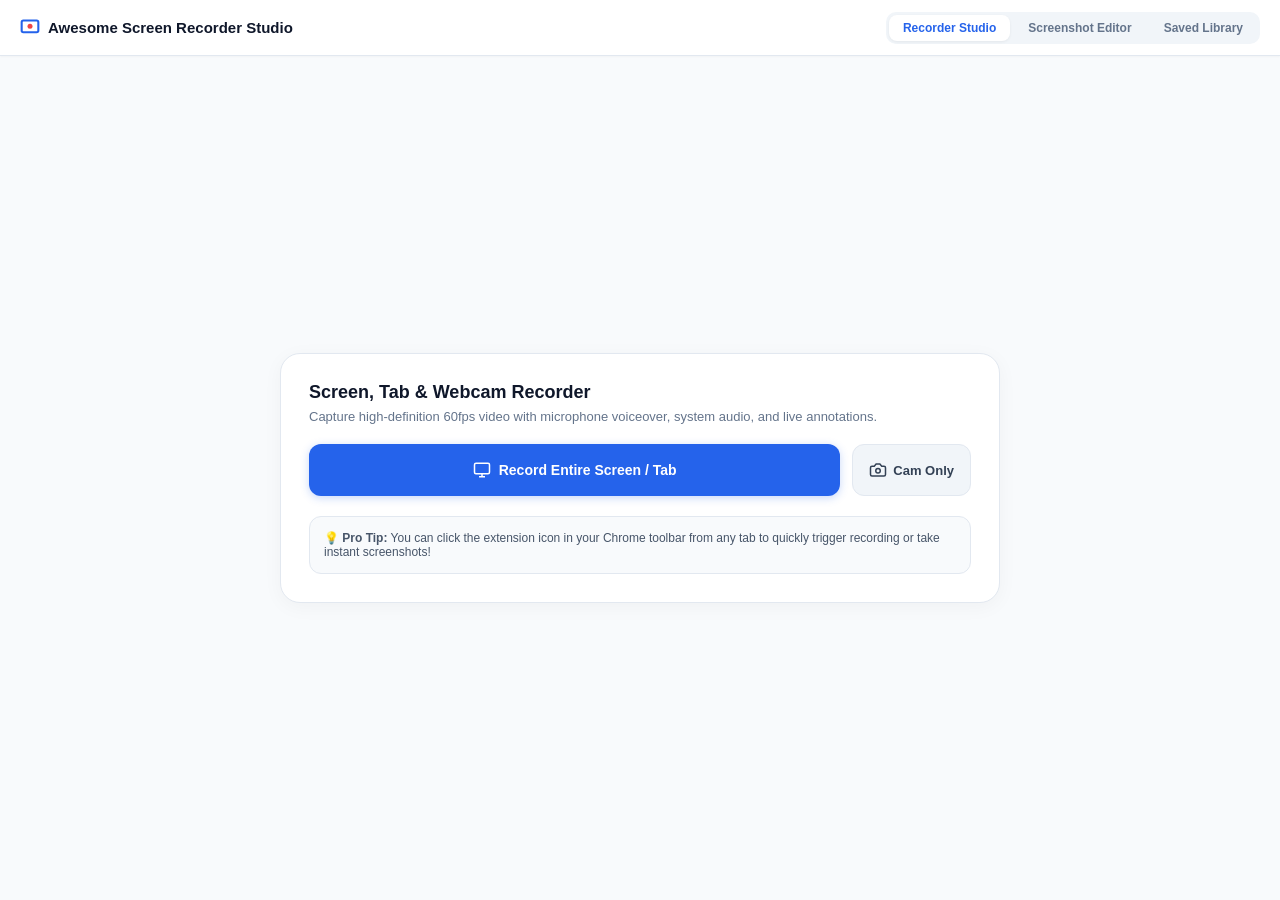
==== studio.html @ 2212f53e "i" ====
<!DOCTYPE html>
<html lang="en">
<head>
  <meta charset="utf-8">
  <title>Awesome Screen Recorder Pro - Studio</title>
  <style>
    * { box-sizing: border-box; margin: 0; padding: 0; font-family: -apple-system, BlinkMacSystemFont, 'Segoe UI', Roboto, sans-serif; }
    body { background: #f8fafc; color: #0f172a; min-height: 100vh; display: flex; flex-direction: column; }
    
    /* Top Navbar */
    .navbar { background: #ffffff; border-bottom: 1px solid #e2e8f0; height: 56px; padding: 0 20px; display: flex; align-items: center; justify-content: space-between; box-shadow: 0 1px 2px rgba(0,0,0,0.03); }
    .logo { display: flex; align-items: center; gap: 8px; font-weight: 800; font-size: 15px; color: #0f172a; }
    .nav-tabs { display: flex; gap: 4px; background: #f1f5f9; padding: 3px; border-radius: 10px; }
    .nav-btn { padding: 6px 14px; font-size: 12px; font-weight: 700; border: none; background: none; border-radius: 8px; color: #64748b; cursor: pointer; transition: all 0.15s; }
    .nav-btn.active { background: #ffffff; color: #2563eb; box-shadow: 0 1px 3px rgba(0,0,0,0.06); }

    /* Main Container */
    .container { flex: 1; display: flex; flex-direction: column; align-items: center; justify-content: center; padding: 24px; max-width: 1200px; margin: 0 auto; width: 100%; }

    /* Card */
    .card { background: #ffffff; border: 1px solid #e2e8f0; border-radius: 20px; padding: 28px; box-shadow: 0 4px 20px rgba(0,0,0,0.04); width: 100%; max-width: 720px; }
    .card-title { font-size: 18px; font-weight: 800; color: #0f172a; margin-bottom: 6px; }
    .card-desc { font-size: 13px; color: #64748b; margin-bottom: 20px; }

    /* Buttons */
    .btn-blue { background: #2563eb; color: white; border: none; border-radius: 12px; padding: 12px 24px; font-weight: 700; font-size: 14px; cursor: pointer; display: inline-flex; align-items: center; gap: 8px; box-shadow: 0 2px 8px rgba(37,99,235,0.25); transition: background 0.15s; }
    .btn-blue:hover { background: #1d4ed8; }
    .btn-danger { background: #ef4444; color: white; border: none; border-radius: 12px; padding: 12px 24px; font-weight: 700; font-size: 14px; cursor: pointer; display: inline-flex; align-items: center; gap: 8px; }
    .btn-secondary { background: #f1f5f9; color: #334155; border: 1px solid #e2e8f0; border-radius: 12px; padding: 10px 18px; font-weight: 700; font-size: 13px; cursor: pointer; display: inline-flex; align-items: center; gap: 6px; }
    .btn-secondary:hover { background: #e2e8f0; color: #0f172a; }

    /* Live Studio View */
    .live-studio { width: 100%; display: none; flex-direction: column; align-items: center; }
    .video-preview-box { width: 100%; max-width: 960px; height: 520px; background: #0f172a; border-radius: 16px; overflow: hidden; position: relative; border: 1px solid #334155; }
    .video-preview-box video { width: 100%; height: 100%; object-fit: contain; }
    .live-badge { position: absolute; top: 16px; left: 16px; background: rgba(239, 68, 68, 0.9); color: white; padding: 4px 10px; border-radius: 9999px; font-weight: 800; font-size: 11px; display: flex; align-items: center; gap: 6px; }
    .live-timer { position: absolute; top: 16px; right: 16px; background: rgba(15, 23, 42, 0.85); color: white; font-family: monospace; font-weight: bold; padding: 4px 12px; border-radius: 8px; font-size: 13px; }
    .controls-bar { margin-top: 16px; display: flex; align-items: center; gap: 12px; background: #ffffff; padding: 10px 20px; border-radius: 16px; border: 1px solid #e2e8f0; box-shadow: 0 4px 12px rgba(0,0,0,0.05); }

    /* Screenshot Editor Canvas */
    .editor-container { width: 100%; display: none; flex-direction: column; }
    .editor-toolbar { display: flex; align-items: center; justify-content: space-between; background: #ffffff; padding: 10px 16px; border: 1px solid #e2e8f0; border-radius: 16px; margin-bottom: 12px; box-shadow: 0 2px 6px rgba(0,0,0,0.03); }
    .tool-group { display: flex; align-items: center; gap: 6px; }
    .tool-btn { padding: 8px 12px; background: #f8fafc; border: 1px solid #e2e8f0; border-radius: 10px; font-size: 12px; font-weight: 700; color: #475569; cursor: pointer; }
    .tool-btn.active { background: #2563eb; color: white; border-color: #2563eb; }
    .canvas-wrap { background: #e2e8f0; padding: 20px; border-radius: 16px; overflow: auto; display: flex; align-items: center; justify-content: center; min-height: 480px; }
    .canvas-wrap canvas { background: white; box-shadow: 0 10px 30px rgba(0,0,0,0.15); border-radius: 8px; }

    /* Library Grid */
    .library-grid { display: grid; grid-template-columns: repeat(auto-fill, minmax(240px, 1fr)); gap: 16px; width: 100%; margin-top: 16px; }
    .lib-card { background: white; border: 1px solid #e2e8f0; border-radius: 14px; overflow: hidden; box-shadow: 0 2px 6px rgba(0,0,0,0.03); }
    .lib-thumb { width: 100%; height: 130px; background: #0f172a; object-fit: cover; }
    .lib-body { padding: 12px; }
    .lib-title { font-weight: 700; font-size: 13px; color: #0f172a; margin-bottom: 4px; }
    .lib-meta { font-size: 11px; color: #64748b; margin-bottom: 10px; }
    .lib-actions { display: flex; gap: 6px; }

    .rec-pulse-dot { width: 8px; height: 8px; border-radius: 50%; background: white; animation: pulse 1.2s infinite; }
  </style>
</head>
<body>

  <!-- Top Navbar -->
  <div class="navbar">
    <div class="logo">
      <svg width="20" height="20" viewBox="0 0 24 24" fill="none" stroke="#2563eb" stroke-width="2.5"><rect width="20" height="14" x="2" y="3" rx="2"/><circle cx="12" cy="10" r="3" fill="#ef4444" stroke="none"/></svg>
      <span>Awesome Screen Recorder Studio</span>
    </div>
    <div class="nav-tabs">
      <button class="nav-btn active" id="navStudio">Recorder Studio</button>
      <button class="nav-btn" id="navScreenshot">Screenshot Editor</button>
      <button class="nav-btn" id="navLibrary">Saved Library</button>
    </div>
  </div>

  <!-- Main Container -->
  <div class="container">
    
    <!-- View 1: Record Launcher Card -->
    <div class="card" id="cardLauncher">
      <h1 class="card-title">Screen, Tab & Webcam Recorder</h1>
      <p class="card-desc">Capture high-definition 60fps video with microphone voiceover, system audio, and live annotations.</p>
      
      <div style="display: flex; gap: 12px; margin-bottom: 20px;">
        <button class="btn-blue" id="btnLaunchScreenRec" style="flex: 1; justify-content: center; padding: 16px;">
          <svg width="18" height="18" viewBox="0 0 24 24" fill="none" stroke="currentColor" stroke-width="2"><rect width="20" height="14" x="2" y="3" rx="2"/><path d="M12 17v4"/><path d="M8 21h8"/></svg>
          <span>Record Entire Screen / Tab</span>
        </button>

        <button class="btn-secondary" id="btnLaunchCameraOnly" style="padding: 16px;">
          <svg width="18" height="18" viewBox="0 0 24 24" fill="none" stroke="currentColor" stroke-width="2"><path d="M14.5 4h-5L7 7H4a2 2 0 0 0-2 2v9a2 2 0 0 0 2 2h16a2 2 0 0 0 2-2V9a2 2 0 0 0-2-2h-3l-2.5-3z"/><circle cx="12" cy="13" r="3"/></svg>
          <span>Cam Only</span>
        </button>
      </div>

      <div style="background: #f8fafc; border: 1px solid #e2e8f0; border-radius: 12px; padding: 14px; font-size: 12px; color: #475569;">
        <strong>💡 Pro Tip:</strong> You can click the extension icon in your Chrome toolbar from any tab to quickly trigger recording or take instant screenshots!
      </div>
    </div>

    <!-- View 2: Live Recording Monitor -->
    <div class="live-studio" id="liveStudioView">
      <div class="video-preview-box">
        <video id="liveVideoPreview" autoplay muted playsinline></video>
        <div class="live-badge">
          <span class="rec-pulse-dot"></span>
          <span>RECORDING ACTIVE</span>
        </div>
        <div class="live-timer" id="liveTimerText">00:00</div>
      </div>

      <div class="controls-bar">
        <button class="btn-secondary" id="btnPauseResume">
          <span>Pause</span>
        </button>
        <button class="btn-danger" id="btnStopRecord">
          <svg width="16" height="16" viewBox="0 0 24 24" fill="currentColor"><rect width="16" height="16" x="4" y="4" rx="2"/></svg>
          <span>Stop & Save Recording</span>
        </button>
      </div>
    </div>

    <!-- View 3: Review Video & Download Card -->
    <div class="card" id="cardReviewVideo" style="display: none; max-width: 860px;">
      <h2 class="card-title">Recording Ready!</h2>
      <p class="card-desc">Review your recorded video, preview playback, and download as WebM or MP4.</p>
      
      <div style="background: #0f172a; border-radius: 12px; overflow: hidden; margin-bottom: 16px;">
        <video id="reviewVideoEl" controls style="width: 100%; max-height: 440px; display: block;"></video>
      </div>

      <div style="display: flex; gap: 10px; justify-content: flex-end;">
        <button class="btn-secondary" id="btnRecordAgain">Record New Video</button>
        <button class="btn-blue" id="btnDownloadReviewWebm">Download Video (WebM)</button>
      </div>
    </div>

    <!-- View 4: Screenshot Editor Studio -->
    <div class="editor-container" id="editorView">
      <div class="editor-toolbar">
        <div class="tool-group">
          <button class="tool-btn active" data-tool="arrow">↗ Arrow</button>
          <button class="tool-btn" data-tool="rect">▢ Box</button>
          <button class="tool-btn" data-tool="circle">◯ Circle</button>
          <button class="tool-btn" data-tool="pen">✏ Pen</button>
          <button class="tool-btn" data-tool="text">T Text</button>
          <button class="tool-btn" data-tool="blur">▧ Blur</button>
        </div>

        <div class="tool-group">
          <input type="color" id="markupColorPicker" value="#ef4444" style="width: 32px; height: 32px; border: none; border-radius: 8px; cursor: pointer;">
          <button class="tool-btn" id="btnUndo">Undo</button>
          <button class="tool-btn" id="btnClearCanvas">Clear</button>
          <button class="btn-secondary" id="btnCopyShot">Copy Image</button>
          <button class="btn-blue" id="btnDownloadShot">Download PNG</button>
        </div>
      </div>

      <div class="canvas-wrap">
        <canvas id="markupCanvas"></canvas>
      </div>
    </div>

    <!-- View 5: Library -->
    <div id="libraryContainer" style="display: none; width: 100%;">
      <h2 class="card-title">Your Recordings & Captures</h2>
      <p class="card-desc">Saved items in this browser session.</p>
      <div class="library-grid" id="libGrid"></div>
    </div>

  </div>

  <script src="studio.js"></script>
</body>
</html>
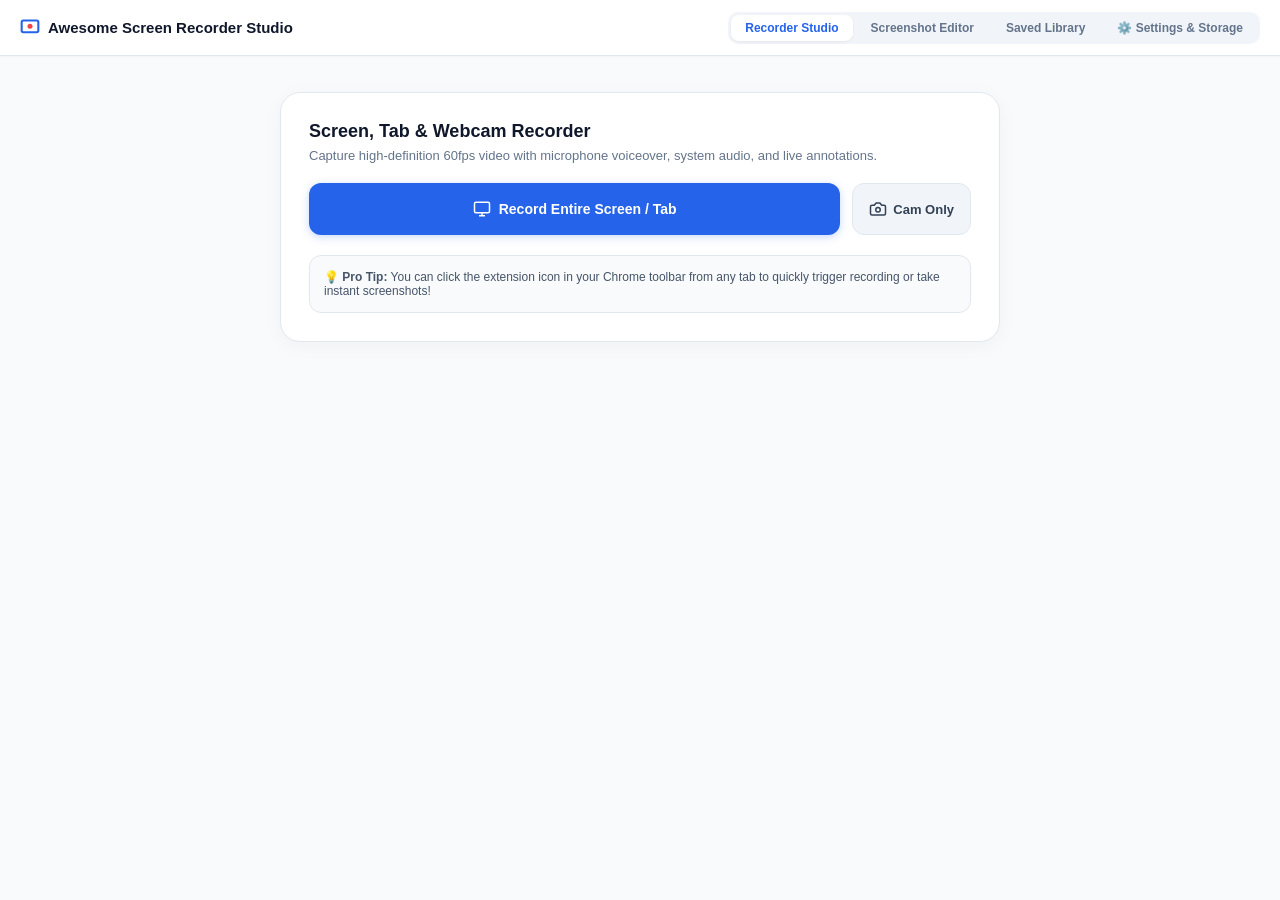
==== commit 80135d99: "e" ====
--- a/studio.html
+++ b/studio.html
@@ -15,10 +15,10 @@
     .nav-btn.active { background: #ffffff; color: #2563eb; box-shadow: 0 1px 3px rgba(0,0,0,0.06); }
 
     /* Main Container */
-    .container { flex: 1; display: flex; flex-direction: column; align-items: center; justify-content: center; padding: 24px; max-width: 1200px; margin: 0 auto; width: 100%; }
+    .container { flex: 1; display: flex; flex-direction: column; align-items: center; justify-content: flex-start; padding: 16px 24px; width: 100%; max-width: 100%; }
 
     /* Card */
-    .card { background: #ffffff; border: 1px solid #e2e8f0; border-radius: 20px; padding: 28px; box-shadow: 0 4px 20px rgba(0,0,0,0.04); width: 100%; max-width: 720px; }
+    .card { background: #ffffff; border: 1px solid #e2e8f0; border-radius: 20px; padding: 28px; box-shadow: 0 4px 20px rgba(0,0,0,0.04); width: 100%; max-width: 720px; margin: 20px auto; }
     .card-title { font-size: 18px; font-weight: 800; color: #0f172a; margin-bottom: 6px; }
     .card-desc { font-size: 13px; color: #64748b; margin-bottom: 20px; }
 
@@ -31,7 +31,7 @@
 
     /* Live Studio View */
     .live-studio { width: 100%; display: none; flex-direction: column; align-items: center; }
-    .video-preview-box { width: 100%; max-width: 960px; height: 520px; background: #0f172a; border-radius: 16px; overflow: hidden; position: relative; border: 1px solid #334155; }
+    .video-preview-box { width: 100%; max-width: 1400px; height: 580px; background: #0f172a; border-radius: 16px; overflow: hidden; position: relative; border: 1px solid #334155; }
     .video-preview-box video { width: 100%; height: 100%; object-fit: contain; }
     .live-badge { position: absolute; top: 16px; left: 16px; background: rgba(239, 68, 68, 0.9); color: white; padding: 4px 10px; border-radius: 9999px; font-weight: 800; font-size: 11px; display: flex; align-items: center; gap: 6px; }
     .live-timer { position: absolute; top: 16px; right: 16px; background: rgba(15, 23, 42, 0.85); color: white; font-family: monospace; font-weight: bold; padding: 4px 12px; border-radius: 8px; font-size: 13px; }
@@ -39,23 +39,36 @@
 
     /* Screenshot Editor Canvas */
     .editor-container { width: 100%; display: none; flex-direction: column; }
-    .editor-toolbar { display: flex; align-items: center; justify-content: space-between; background: #ffffff; padding: 10px 16px; border: 1px solid #e2e8f0; border-radius: 16px; margin-bottom: 12px; box-shadow: 0 2px 6px rgba(0,0,0,0.03); }
-    .tool-group { display: flex; align-items: center; gap: 6px; }
-    .tool-btn { padding: 8px 12px; background: #f8fafc; border: 1px solid #e2e8f0; border-radius: 10px; font-size: 12px; font-weight: 700; color: #475569; cursor: pointer; }
+    .editor-toolbar { display: flex; align-items: center; justify-content: space-between; background: #ffffff; padding: 10px 16px; border: 1px solid #e2e8f0; border-radius: 16px; margin-bottom: 12px; box-shadow: 0 2px 6px rgba(0,0,0,0.03); flex-wrap: wrap; gap: 10px; }
+    .tool-group { display: flex; align-items: center; gap: 6px; flex-wrap: wrap; }
+    .tool-btn { padding: 8px 12px; background: #f8fafc; border: 1px solid #e2e8f0; border-radius: 10px; font-size: 12px; font-weight: 700; color: #475569; cursor: pointer; transition: all 0.15s; }
+    .tool-btn:hover { background: #f1f5f9; color: #0f172a; }
     .tool-btn.active { background: #2563eb; color: white; border-color: #2563eb; }
-    .canvas-wrap { background: #e2e8f0; padding: 20px; border-radius: 16px; overflow: auto; display: flex; align-items: center; justify-content: center; min-height: 480px; }
-    .canvas-wrap canvas { background: white; box-shadow: 0 10px 30px rgba(0,0,0,0.15); border-radius: 8px; }
+    
+    .canvas-wrap { background: #e2e8f0; padding: 20px; border-radius: 16px; overflow: auto; display: flex; min-height: 520px; max-height: calc(100vh - 140px); width: 100%; }
+    .canvas-wrap canvas { background: white; box-shadow: 0 10px 30px rgba(0,0,0,0.15); border-radius: 8px; margin: auto; display: block; transition: max-width 0.2s ease, width 0.2s ease; }
+    .canvas-wrap.fit-mode canvas { max-width: 100%; height: auto !important; object-fit: contain; }
+    .canvas-wrap.actual-mode canvas { max-width: none; }
 
     /* Library Grid */
-    .library-grid { display: grid; grid-template-columns: repeat(auto-fill, minmax(240px, 1fr)); gap: 16px; width: 100%; margin-top: 16px; }
+    .library-grid { display: grid; grid-template-columns: repeat(auto-fill, minmax(260px, 1fr)); gap: 16px; width: 100%; margin-top: 16px; }
     .lib-card { background: white; border: 1px solid #e2e8f0; border-radius: 14px; overflow: hidden; box-shadow: 0 2px 6px rgba(0,0,0,0.03); }
-    .lib-thumb { width: 100%; height: 130px; background: #0f172a; object-fit: cover; }
+    .lib-thumb { width: 100%; height: 140px; background: #0f172a; object-fit: cover; }
     .lib-body { padding: 12px; }
     .lib-title { font-weight: 700; font-size: 13px; color: #0f172a; margin-bottom: 4px; }
     .lib-meta { font-size: 11px; color: #64748b; margin-bottom: 10px; }
     .lib-actions { display: flex; gap: 6px; }
 
     .rec-pulse-dot { width: 8px; height: 8px; border-radius: 50%; background: white; animation: pulse 1.2s infinite; }
+
+    /* Countdown overlay */
+    .countdown-overlay { display: none; position: absolute; inset: 0; background: rgba(15, 23, 42, 0.55); align-items: center; justify-content: center; font-size: 96px; font-weight: 800; color: white; z-index: 5; }
+
+    /* Preview / Library Modal */
+    .modal-backdrop { display: none; position: fixed; inset: 0; background: rgba(15, 23, 42, 0.6); align-items: center; justify-content: center; z-index: 1000; padding: 24px; }
+    .modal-box { background: #0f172a; border-radius: 16px; padding: 16px; max-width: 1200px; width: 100%; }
+    .modal-box video, .modal-box img { width: 100%; max-height: 80vh; border-radius: 10px; display: block; background: black; object-fit: contain; }
+    .modal-close-row { display: flex; justify-content: flex-end; margin-top: 12px; }
   </style>
 </head>
 <body>
@@ -70,6 +83,7 @@
       <button class="nav-btn active" id="navStudio">Recorder Studio</button>
       <button class="nav-btn" id="navScreenshot">Screenshot Editor</button>
       <button class="nav-btn" id="navLibrary">Saved Library</button>
+      <button class="nav-btn" id="navSettings">⚙️ Settings & Storage</button>
     </div>
   </div>
 
@@ -107,6 +121,7 @@
           <span>RECORDING ACTIVE</span>
         </div>
         <div class="live-timer" id="liveTimerText">00:00</div>
+        <div class="countdown-overlay" id="countdownOverlay"></div>
       </div>
 
       <div class="controls-bar">
@@ -139,16 +154,30 @@
     <div class="editor-container" id="editorView">
       <div class="editor-toolbar">
         <div class="tool-group">
+          <button class="tool-btn" data-tool="select">👆 Select</button>
           <button class="tool-btn active" data-tool="arrow">↗ Arrow</button>
           <button class="tool-btn" data-tool="rect">▢ Box</button>
           <button class="tool-btn" data-tool="circle">◯ Circle</button>
+          <button class="tool-btn" data-tool="line">― Line</button>
           <button class="tool-btn" data-tool="pen">✏ Pen</button>
+          <button class="tool-btn" data-tool="highlighter">🖌 Highlight</button>
+          <button class="tool-btn" data-tool="step">① Step</button>
           <button class="tool-btn" data-tool="text">T Text</button>
           <button class="tool-btn" data-tool="blur">▧ Blur</button>
+          <button class="tool-btn" data-tool="emoji">✅ Emoji</button>
+          <button class="tool-btn" id="btnCropMode" style="color: #2563eb; font-weight: 800;">✂ Crop</button>
         </div>
 
         <div class="tool-group">
-          <input type="color" id="markupColorPicker" value="#ef4444" style="width: 32px; height: 32px; border: none; border-radius: 8px; cursor: pointer;">
+          <select id="strokeWidthSelect" style="padding: 7px 10px; border-radius: 10px; border: 1px solid #e2e8f0; font-size: 12px; font-weight: 700; color: #475569; background: #f8fafc; cursor: pointer;" title="Line Thickness">
+            <option value="2">Thin (2px)</option>
+            <option value="4" selected>Medium (4px)</option>
+            <option value="8">Thick (8px)</option>
+            <option value="14">Extra Thick (14px)</option>
+          </select>
+          <input type="color" id="markupColorPicker" value="#ef4444" style="width: 32px; height: 32px; border: none; border-radius: 8px; cursor: pointer;" title="Color Picker">
+          <button class="tool-btn active" id="btnToggleZoom" title="Toggle between Fit to Screen and 1:1 Actual Size">🔍 Fit Screen</button>
+          <button class="tool-btn" id="btnDeleteSelected" style="color: #ef4444;" title="Delete selected object (or press Delete key)">🗑 Delete</button>
           <button class="tool-btn" id="btnUndo">Undo</button>
           <button class="tool-btn" id="btnClearCanvas">Clear</button>
           <button class="btn-secondary" id="btnCopyShot">Copy Image</button>
@@ -156,7 +185,29 @@
         </div>
       </div>
 
-      <div class="canvas-wrap">
+      <!-- Emoji Palette Sub-bar (shows when Emoji tool is selected) -->
+      <div id="emojiPaletteBar" style="display: none; background: #ffffff; padding: 8px 14px; border: 1px solid #e2e8f0; border-radius: 12px; margin-bottom: 10px; gap: 8px; align-items: center;">
+        <span style="font-size: 12px; font-weight: 700; color: #64748b;">Pick Sticker:</span>
+        <button class="emoji-opt-btn" data-emoji="✅" style="font-size: 18px; background: none; border: 1px solid #e2e8f0; border-radius: 8px; padding: 4px 8px; cursor: pointer;">✅</button>
+        <button class="emoji-opt-btn" data-emoji="❌" style="font-size: 18px; background: none; border: 1px solid #e2e8f0; border-radius: 8px; padding: 4px 8px; cursor: pointer;">❌</button>
+        <button class="emoji-opt-btn" data-emoji="⭐" style="font-size: 18px; background: none; border: 1px solid #e2e8f0; border-radius: 8px; padding: 4px 8px; cursor: pointer;">⭐</button>
+        <button class="emoji-opt-btn" data-emoji="⚠️" style="font-size: 18px; background: none; border: 1px solid #e2e8f0; border-radius: 8px; padding: 4px 8px; cursor: pointer;">⚠️</button>
+        <button class="emoji-opt-btn" data-emoji="❓" style="font-size: 18px; background: none; border: 1px solid #e2e8f0; border-radius: 8px; padding: 4px 8px; cursor: pointer;">❓</button>
+        <button class="emoji-opt-btn" data-emoji="❤️" style="font-size: 18px; background: none; border: 1px solid #e2e8f0; border-radius: 8px; padding: 4px 8px; cursor: pointer;">❤️</button>
+        <button class="emoji-opt-btn" data-emoji="💡" style="font-size: 18px; background: none; border: 1px solid #e2e8f0; border-radius: 8px; padding: 4px 8px; cursor: pointer;">💡</button>
+        <button class="emoji-opt-btn" data-emoji="🔥" style="font-size: 18px; background: none; border: 1px solid #e2e8f0; border-radius: 8px; padding: 4px 8px; cursor: pointer;">🔥</button>
+      </div>
+
+      <!-- Crop Action Bar (shows when Crop mode is active) -->
+      <div id="cropActionBar" style="display: none; background: #1e293b; color: white; padding: 10px 16px; border-radius: 12px; margin-bottom: 10px; gap: 12px; align-items: center; justify-content: space-between;">
+        <span style="font-size: 13px; font-weight: 700;">📐 Drag bounding box to select crop area</span>
+        <div style="display: flex; gap: 8px;">
+          <button class="btn-blue" id="btnApplyCrop" style="padding: 6px 14px; font-size: 12px;">Apply Crop</button>
+          <button class="btn-secondary" id="btnCancelCrop" style="padding: 6px 14px; font-size: 12px; background: #334155; color: white; border-color: #475569;">Cancel</button>
+        </div>
+      </div>
+
+      <div class="canvas-wrap fit-mode">
         <canvas id="markupCanvas"></canvas>
       </div>
     </div>
@@ -164,10 +215,94 @@
     <!-- View 5: Library -->
     <div id="libraryContainer" style="display: none; width: 100%;">
       <h2 class="card-title">Your Recordings & Captures</h2>
-      <p class="card-desc">Saved items in this browser session.</p>
+      <p class="card-desc">Saved items in local browser storage.</p>
       <div class="library-grid" id="libGrid"></div>
     </div>
 
+    <!-- View 6: Settings & Storage -->
+    <div id="settingsContainer" style="display: none; width: 100%; max-width: 900px; margin: 0 auto;">
+      <h2 class="card-title">Settings & Storage Management</h2>
+      <p class="card-desc">Configure save location preferences, manage storage space, and setup capacity alerts.</p>
+
+      <!-- Storage Gauge Card -->
+      <div style="background: white; border: 1px solid #e2e8f0; border-radius: 16px; padding: 20px; margin-bottom: 20px; box-shadow: 0 2px 8px rgba(0,0,0,0.03);">
+        <div style="display: flex; justify-content: space-between; align-items: center; margin-bottom: 10px;">
+          <strong style="font-size: 14px; color: #0f172a;">Storage Space Consumed:</strong>
+          <span id="storageUsageText" style="font-size: 13px; font-weight: 700; color: #2563eb;">Calculating...</span>
+        </div>
+        <div style="background: #e2e8f0; height: 14px; border-radius: 9999px; overflow: hidden; margin-bottom: 12px;">
+          <div id="storageUsageBar" style="background: #2563eb; height: 100%; width: 0%; transition: width 0.3s ease;"></div>
+        </div>
+        <div style="display: flex; justify-content: space-between; align-items: center; font-size: 12px; color: #64748b;">
+          <span>Includes stored screenshots and recorded videos</span>
+          <button class="btn-secondary" id="btnRefreshStorage" style="padding: 4px 10px; font-size: 11px;">🔄 Refresh Usage</button>
+        </div>
+      </div>
+
+      <!-- Settings Form Card -->
+      <div style="background: white; border: 1px solid #e2e8f0; border-radius: 16px; padding: 24px; box-shadow: 0 2px 8px rgba(0,0,0,0.03); display: flex; flex-direction: column; gap: 20px;">
+        
+        <!-- Setting 1: Save Location Mode -->
+        <div>
+          <label style="display: block; font-weight: 700; font-size: 14px; color: #0f172a; margin-bottom: 6px;">File Download Save Location:</label>
+          <p style="font-size: 12px; color: #64748b; margin-bottom: 10px;">Choose whether browser prompts for save directory or auto-saves.</p>
+          <div style="display: flex; flex-direction: column; gap: 10px; font-size: 13px; color: #334155;">
+            <label style="display: flex; align-items: center; gap: 8px; cursor: pointer;">
+              <input type="radio" name="saveLocationMode" value="prompt" checked style="width: 16px; height: 16px;">
+              <span><strong>Always ask where to save files</strong> (Opens OS file save dialog)</span>
+            </label>
+            <label style="display: flex; align-items: center; gap: 8px; cursor: pointer;">
+              <input type="radio" name="saveLocationMode" value="auto" style="width: 16px; height: 16px;">
+              <span><strong>Save automatically to default Downloads folder</strong></span>
+            </label>
+          </div>
+        </div>
+
+        <hr style="border: none; border-top: 1px solid #f1f5f9;">
+
+        <!-- Setting 2: Storage Limit -->
+        <div>
+          <label style="display: block; font-weight: 700; font-size: 14px; color: #0f172a; margin-bottom: 6px;">Storage Limit Allocation:</label>
+          <p style="font-size: 12px; color: #64748b; margin-bottom: 10px;">Specify maximum local storage capacity allowed before triggering alerts.</p>
+          <select id="selectStorageLimit" style="padding: 10px 14px; border-radius: 10px; border: 1px solid #cbd5e1; font-size: 13px; font-weight: 700; color: #0f172a; width: 100%; max-width: 320px; background: #f8fafc;">
+            <option value="250">250 MB</option>
+            <option value="500">500 MB</option>
+            <option value="1000" selected>1 GB (Default)</option>
+            <option value="2000">2 GB</option>
+            <option value="5000">5 GB</option>
+            <option value="0">Unlimited (No Limit)</option>
+          </select>
+        </div>
+
+        <hr style="border: none; border-top: 1px solid #f1f5f9;">
+
+        <!-- Setting 3: Notifications -->
+        <div>
+          <label style="display: block; font-weight: 700; font-size: 14px; color: #0f172a; margin-bottom: 6px;">Storage Quota Notifications:</label>
+          <label style="display: flex; align-items: center; gap: 8px; font-size: 13px; color: #334155; cursor: pointer;">
+            <input type="checkbox" id="chkStorageNotify" checked style="width: 16px; height: 16px;">
+            <span>Send browser notifications when storage reaches 90% capacity</span>
+          </label>
+        </div>
+
+        <div style="display: flex; justify-content: flex-end; gap: 10px; margin-top: 10px;">
+          <span id="saveSettingsMsg" style="font-size: 12px; color: #16a34a; font-weight: 700; display: none; align-self: center;">✓ Settings Saved!</span>
+          <button class="btn-blue" id="btnSaveSettings">Save Settings</button>
+        </div>
+
+      </div>
+    </div>
+
+  </div>
+
+  <!-- Library Preview Modal -->
+  <div class="modal-backdrop" id="previewModal">
+    <div class="modal-box" id="previewModalBox">
+      <div id="previewModalContent"></div>
+      <div class="modal-close-row">
+        <button class="btn-secondary" id="btnClosePreview">Close</button>
+      </div>
+    </div>
   </div>
 
   <script src="studio.js"></script>
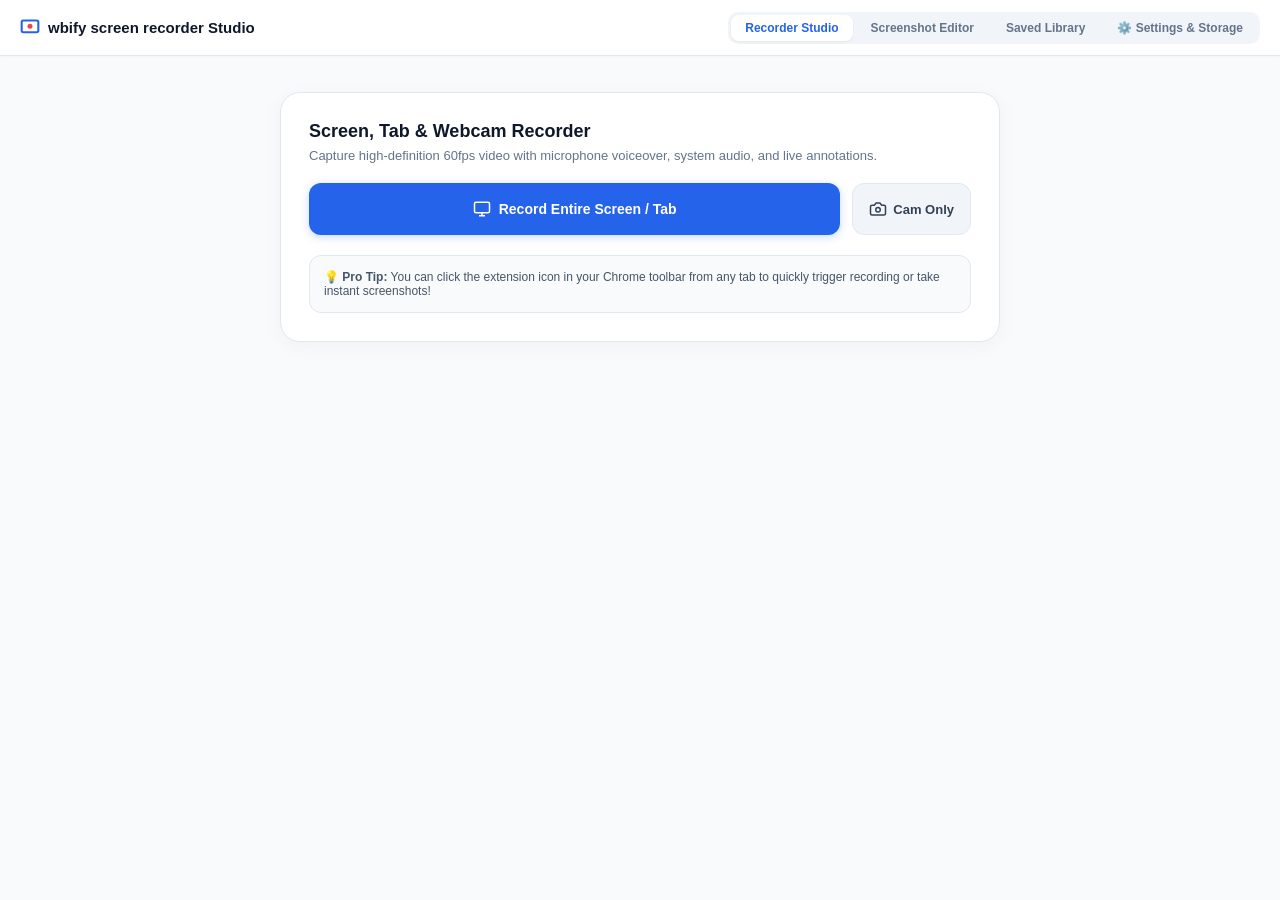
==== commit 903d214d: "first commit" ====
--- a/studio.html
+++ b/studio.html
@@ -2,7 +2,7 @@
 <html lang="en">
 <head>
   <meta charset="utf-8">
-  <title>Awesome Screen Recorder Pro - Studio</title>
+  <title>wbify screen recorder - Studio</title>
   <style>
     * { box-sizing: border-box; margin: 0; padding: 0; font-family: -apple-system, BlinkMacSystemFont, 'Segoe UI', Roboto, sans-serif; }
     body { background: #f8fafc; color: #0f172a; min-height: 100vh; display: flex; flex-direction: column; }
@@ -28,12 +28,19 @@
     .btn-danger { background: #ef4444; color: white; border: none; border-radius: 12px; padding: 12px 24px; font-weight: 700; font-size: 14px; cursor: pointer; display: inline-flex; align-items: center; gap: 8px; }
     .btn-secondary { background: #f1f5f9; color: #334155; border: 1px solid #e2e8f0; border-radius: 12px; padding: 10px 18px; font-weight: 700; font-size: 13px; cursor: pointer; display: inline-flex; align-items: center; gap: 6px; }
     .btn-secondary:hover { background: #e2e8f0; color: #0f172a; }
+    button:disabled { opacity: 0.55; cursor: not-allowed; }
 
     /* Live Studio View */
     .live-studio { width: 100%; display: none; flex-direction: column; align-items: center; }
     .video-preview-box { width: 100%; max-width: 1400px; height: 580px; background: #0f172a; border-radius: 16px; overflow: hidden; position: relative; border: 1px solid #334155; }
     .video-preview-box video { width: 100%; height: 100%; object-fit: contain; }
-    .live-badge { position: absolute; top: 16px; left: 16px; background: rgba(239, 68, 68, 0.9); color: white; padding: 4px 10px; border-radius: 9999px; font-weight: 800; font-size: 11px; display: flex; align-items: center; gap: 6px; }
+    .preview-placeholder { display: none; position: absolute; inset: 0; flex-direction: column; align-items: center; justify-content: center; gap: 10px; padding: 0 12%; text-align: center; color: #e2e8f0; }
+    .preview-placeholder-title { font-size: 20px; font-weight: 800; color: #ffffff; }
+    .preview-placeholder-desc { font-size: 13px; line-height: 1.6; color: #94a3b8; max-width: 520px; }
+    .live-badge { position: absolute; top: 16px; left: 16px; background: rgba(37, 99, 235, 0.92); color: white; padding: 4px 10px; border-radius: 9999px; font-weight: 800; font-size: 11px; display: flex; align-items: center; gap: 6px; }
+    .live-badge.recording { background: rgba(239, 68, 68, 0.92); }
+    .live-badge.paused { background: rgba(245, 158, 11, 0.95); }
+    .live-badge.stopping { background: rgba(71, 85, 105, 0.95); }
     .live-timer { position: absolute; top: 16px; right: 16px; background: rgba(15, 23, 42, 0.85); color: white; font-family: monospace; font-weight: bold; padding: 4px 12px; border-radius: 8px; font-size: 13px; }
     .controls-bar { margin-top: 16px; display: flex; align-items: center; gap: 12px; background: #ffffff; padding: 10px 20px; border-radius: 16px; border: 1px solid #e2e8f0; box-shadow: 0 4px 12px rgba(0,0,0,0.05); }
 
@@ -45,7 +52,32 @@
     .tool-btn:hover { background: #f1f5f9; color: #0f172a; }
     .tool-btn.active { background: #2563eb; color: white; border-color: #2563eb; }
     
-    .canvas-wrap { background: #e2e8f0; padding: 20px; border-radius: 16px; overflow: auto; display: flex; min-height: 520px; max-height: calc(100vh - 140px); width: 100%; }
+    .editor-body { display: flex; gap: 12px; align-items: flex-start; width: 100%; }
+    .canvas-wrap { background: #e2e8f0; padding: 20px; border-radius: 16px; overflow: auto; display: flex; min-height: 520px; max-height: calc(100vh - 140px); flex: 1; min-width: 0; }
+
+    /* Layers panel */
+    .layers-panel { width: 240px; flex-shrink: 0; background: #ffffff; border: 1px solid #e2e8f0; border-radius: 16px; box-shadow: 0 2px 6px rgba(0,0,0,0.03); display: flex; flex-direction: column; max-height: calc(100vh - 140px); min-height: 200px; }
+    .layers-header { display: flex; align-items: center; justify-content: space-between; padding: 12px 14px; font-size: 13px; font-weight: 800; color: #0f172a; border-bottom: 1px solid #e2e8f0; }
+    .layers-count { font-size: 11px; font-weight: 700; color: #64748b; background: #f1f5f9; border-radius: 9999px; padding: 2px 8px; }
+    .layers-list { overflow-y: auto; padding: 6px; display: flex; flex-direction: column; gap: 2px; }
+    .layers-empty { padding: 20px 12px; text-align: center; font-size: 12px; color: #94a3b8; line-height: 1.5; }
+    .layer-row { display: flex; align-items: center; gap: 6px; padding: 6px 6px 6px 8px; border-radius: 10px; border: 1px solid transparent; cursor: pointer; font-size: 12px; font-weight: 600; color: #334155; }
+    .layer-row:hover { background: #f8fafc; }
+    .layer-row.selected { background: #eff6ff; border-color: #bfdbfe; color: #1d4ed8; }
+    .layer-row.hidden-layer .layer-name { opacity: 0.45; text-decoration: line-through; }
+    .layer-swatch { width: 10px; height: 10px; border-radius: 3px; flex-shrink: 0; border: 1px solid rgba(15,23,42,0.15); }
+    .layer-icon { width: 16px; text-align: center; flex-shrink: 0; }
+    .layer-name { flex: 1; min-width: 0; overflow: hidden; text-overflow: ellipsis; white-space: nowrap; }
+    .layer-actions { display: flex; gap: 1px; flex-shrink: 0; }
+    .layer-btn { background: none; border: none; border-radius: 6px; width: 22px; height: 22px; padding: 0; font-size: 12px; line-height: 1; color: #64748b; cursor: pointer; }
+    .layer-btn:hover:not(:disabled) { background: #e2e8f0; color: #0f172a; }
+    .layer-btn:disabled { opacity: 0.25; cursor: default; }
+    .layer-btn.danger:hover:not(:disabled) { background: #fee2e2; color: #dc2626; }
+    @media (max-width: 900px) {
+      .editor-body { flex-direction: column; align-items: stretch; }
+      .canvas-wrap { flex: none; }
+      .layers-panel { width: 100%; max-height: 240px; }
+    }
     .canvas-wrap canvas { background: white; box-shadow: 0 10px 30px rgba(0,0,0,0.15); border-radius: 8px; margin: auto; display: block; transition: max-width 0.2s ease, width 0.2s ease; }
     .canvas-wrap.fit-mode canvas { max-width: 100%; height: auto !important; object-fit: contain; }
     .canvas-wrap.actual-mode canvas { max-width: none; }
@@ -69,6 +101,18 @@
     .modal-box { background: #0f172a; border-radius: 16px; padding: 16px; max-width: 1200px; width: 100%; }
     .modal-box video, .modal-box img { width: 100%; max-height: 80vh; border-radius: 10px; display: block; background: black; object-fit: contain; }
     .modal-close-row { display: flex; justify-content: flex-end; margin-top: 12px; }
+
+    /* Video editor */
+    .edit-panel { background: #f8fafc; border: 1px solid #e2e8f0; border-radius: 14px; padding: 16px; margin-bottom: 14px; display: flex; flex-direction: column; gap: 12px; }
+    .edit-row { display: flex; align-items: center; gap: 12px; flex-wrap: wrap; }
+    .edit-row > label { width: 64px; font-weight: 700; font-size: 13px; color: #334155; }
+    .edit-row input[type=range] { flex: 1; min-width: 160px; accent-color: #2563eb; }
+    .edit-time { font-family: monospace; font-weight: 700; font-size: 13px; color: #0f172a; min-width: 70px; text-align: right; }
+    .edit-options { display: flex; gap: 18px; flex-wrap: wrap; align-items: center; }
+    .edit-options label { font-size: 13px; font-weight: 700; color: #334155; display: flex; align-items: center; gap: 8px; }
+    .edit-select { padding: 8px 12px; border-radius: 10px; border: 1px solid #cbd5e1; font-size: 13px; font-weight: 700; color: #0f172a; background: #ffffff; }
+    .edit-progress { height: 10px; background: #e2e8f0; border-radius: 9999px; overflow: hidden; }
+    .edit-progress > div { height: 100%; width: 0%; background: #2563eb; transition: width 0.2s; }
   </style>
 </head>
 <body>
@@ -77,7 +121,7 @@
   <div class="navbar">
     <div class="logo">
       <svg width="20" height="20" viewBox="0 0 24 24" fill="none" stroke="#2563eb" stroke-width="2.5"><rect width="20" height="14" x="2" y="3" rx="2"/><circle cx="12" cy="10" r="3" fill="#ef4444" stroke="none"/></svg>
-      <span>Awesome Screen Recorder Studio</span>
+      <span>wbify screen recorder Studio</span>
     </div>
     <div class="nav-tabs">
       <button class="nav-btn active" id="navStudio">Recorder Studio</button>
@@ -116,9 +160,13 @@
     <div class="live-studio" id="liveStudioView">
       <div class="video-preview-box">
         <video id="liveVideoPreview" autoplay muted playsinline></video>
-        <div class="live-badge">
+        <div class="preview-placeholder" id="livePreviewPlaceholder">
+          <div class="preview-placeholder-title" id="livePlaceholderTitle">Preparing recording...</div>
+          <div class="preview-placeholder-desc" id="livePlaceholderDesc">Choose your screen, then wait for the countdown to finish. Recording starts when the badge turns red.</div>
+        </div>
+        <div class="live-badge" id="liveBadge">
           <span class="rec-pulse-dot"></span>
-          <span>RECORDING ACTIVE</span>
+          <span id="liveBadgeText">PREPARING</span>
         </div>
         <div class="live-timer" id="liveTimerText">00:00</div>
         <div class="countdown-overlay" id="countdownOverlay"></div>
@@ -138,15 +186,95 @@
     <!-- View 3: Review Video & Download Card -->
     <div class="card" id="cardReviewVideo" style="display: none; max-width: 860px;">
       <h2 class="card-title">Recording Ready!</h2>
-      <p class="card-desc">Review your recorded video, preview playback, and download as WebM or MP4.</p>
+      <p class="card-desc">Review your recording, trim or speed it up with Edit Video, and save it as a video file.</p>
       
       <div style="background: #0f172a; border-radius: 12px; overflow: hidden; margin-bottom: 16px;">
         <video id="reviewVideoEl" controls style="width: 100%; max-height: 440px; display: block;"></video>
       </div>
 
+      <div id="videoSaveStatus" style="display: none; font-size: 13px; font-weight: 600; margin-bottom: 12px;"></div>
+
       <div style="display: flex; gap: 10px; justify-content: flex-end;">
+        <button class="btn-secondary" id="btnShowSavedVideo" style="display: none;">Show in folder</button>
         <button class="btn-secondary" id="btnRecordAgain">Record New Video</button>
-        <button class="btn-blue" id="btnDownloadReviewWebm">Download Video (WebM)</button>
+        <button class="btn-secondary" id="btnEditRecording">✂ Edit Video</button>
+        <button class="btn-blue" id="btnDownloadReviewWebm">Download Video (MP4)</button>
+      </div>
+    </div>
+
+    <!-- View 3b: Basic Video Editor -->
+    <div class="card" id="cardVideoEditor" style="display: none; max-width: 960px;">
+      <h2 class="card-title">Edit Video</h2>
+      <p class="card-desc">Trim, change speed, mute or shrink your video. Exporting plays the video through in real time, so keep this tab open and in front until it finishes.</p>
+
+      <div style="background: #0f172a; border-radius: 12px; overflow: hidden; margin-bottom: 14px;">
+        <video id="editVideoEl" controls style="width: 100%; max-height: 400px; display: block;"></video>
+      </div>
+
+      <div class="edit-panel">
+        <div class="edit-row">
+          <label for="editStartRange">Start</label>
+          <input type="range" id="editStartRange" min="0" max="1" step="0.1" value="0">
+          <span class="edit-time" id="editStartLabel">0:00.0</span>
+          <button class="btn-secondary" id="btnSetStart" type="button">Use current time</button>
+        </div>
+        <div class="edit-row">
+          <label for="editEndRange">End</label>
+          <input type="range" id="editEndRange" min="0" max="1" step="0.1" value="1">
+          <span class="edit-time" id="editEndLabel">0:00.0</span>
+          <button class="btn-secondary" id="btnSetEnd" type="button">Use current time</button>
+        </div>
+        <div class="edit-options">
+          <label>Speed
+            <select class="edit-select" id="editSpeedSelect">
+              <option value="0.5">0.5x (slow)</option>
+              <option value="0.75">0.75x</option>
+              <option value="1" selected>1x (normal)</option>
+              <option value="1.25">1.25x</option>
+              <option value="1.5">1.5x</option>
+              <option value="2">2x (fast)</option>
+            </select>
+          </label>
+          <label>Size
+            <select class="edit-select" id="editSizeSelect">
+              <option value="0" selected>Original</option>
+              <option value="1080">1080p</option>
+              <option value="720">720p</option>
+              <option value="480">480p</option>
+            </select>
+          </label>
+          <label>Format
+            <select class="edit-select" id="editFormatSelect">
+              <option value="mp4" selected>MP4</option>
+              <option value="webm">WebM</option>
+            </select>
+          </label>
+          <label><input type="checkbox" id="editMuteChk" style="width: 16px; height: 16px;"> Mute audio</label>
+        </div>
+        <div style="font-size: 13px; color: #475569;">Result length: <strong id="editResultLength">0:00.0</strong></div>
+      </div>
+
+      <div id="editProgressWrap" style="display: none; margin-bottom: 14px;">
+        <div class="edit-progress"><div id="editProgressBar"></div></div>
+        <div id="editProgressText" style="font-size: 12px; font-weight: 600; color: #475569; margin-top: 6px;"></div>
+      </div>
+
+      <div id="editSaveStatus" style="display: none; font-size: 13px; font-weight: 600; margin-bottom: 12px;"></div>
+
+      <div id="editResultWrap" style="display: none; margin-bottom: 14px;">
+        <div style="font-size: 13px; font-weight: 700; color: #0f172a; margin-bottom: 8px;">Edited video</div>
+        <div style="background: #0f172a; border-radius: 12px; overflow: hidden;">
+          <video id="editResultVideo" controls style="width: 100%; max-height: 300px; display: block;"></video>
+        </div>
+      </div>
+
+      <div style="display: flex; gap: 10px; justify-content: flex-end; flex-wrap: wrap;">
+        <button class="btn-secondary" id="btnEditBack" type="button">← Back</button>
+        <button class="btn-secondary" id="btnEditPreview" type="button">▶ Preview</button>
+        <button class="btn-secondary" id="btnShowSavedEdit" type="button" style="display: none;">Show in folder</button>
+        <button class="btn-secondary" id="btnEditSaveResult" type="button" style="display: none;">Download edited video</button>
+        <button class="btn-danger" id="btnEditCancel" type="button" style="display: none;">Cancel export</button>
+        <button class="btn-blue" id="btnEditExport" type="button">Export edited video</button>
       </div>
     </div>
 
@@ -207,8 +335,18 @@
         </div>
       </div>
 
-      <div class="canvas-wrap fit-mode">
-        <canvas id="markupCanvas"></canvas>
+      <div class="editor-body">
+        <div class="canvas-wrap fit-mode">
+          <canvas id="markupCanvas"></canvas>
+        </div>
+
+        <aside class="layers-panel" id="layersPanel">
+          <div class="layers-header">
+            <span>Layers</span>
+            <span class="layers-count" id="layersCount">0</span>
+          </div>
+          <div class="layers-list" id="layersList"></div>
+        </aside>
       </div>
     </div>
 
@@ -245,7 +383,7 @@
         <!-- Setting 1: Save Location Mode -->
         <div>
           <label style="display: block; font-weight: 700; font-size: 14px; color: #0f172a; margin-bottom: 6px;">File Download Save Location:</label>
-          <p style="font-size: 12px; color: #64748b; margin-bottom: 10px;">Choose whether browser prompts for save directory or auto-saves.</p>
+          <p style="font-size: 12px; color: #64748b; margin-bottom: 10px;">Choose where recordings and screenshots are saved on your computer.</p>
           <div style="display: flex; flex-direction: column; gap: 10px; font-size: 13px; color: #334155;">
             <label style="display: flex; align-items: center; gap: 8px; cursor: pointer;">
               <input type="radio" name="saveLocationMode" value="prompt" checked style="width: 16px; height: 16px;">
@@ -255,7 +393,26 @@
               <input type="radio" name="saveLocationMode" value="auto" style="width: 16px; height: 16px;">
               <span><strong>Save automatically to default Downloads folder</strong></span>
             </label>
+            <label style="display: flex; align-items: center; gap: 8px; cursor: pointer;">
+              <input type="radio" name="saveLocationMode" value="folder" style="width: 16px; height: 16px;">
+              <span><strong>Save automatically to a folder I choose</strong></span>
+            </label>
+            <div style="display: flex; align-items: center; gap: 10px; margin-left: 24px;">
+              <button class="btn-secondary" id="btnChooseFolder" type="button">Choose Folder…</button>
+              <span id="chosenFolderName" style="font-size: 12px; color: #64748b;">No folder chosen</span>
+            </div>
           </div>
+        </div>
+
+        <hr style="border: none; border-top: 1px solid #f1f5f9;">
+
+        <!-- Setting 1b: Auto-save recordings -->
+        <div>
+          <label style="display: block; font-weight: 700; font-size: 14px; color: #0f172a; margin-bottom: 6px;">Recordings:</label>
+          <label style="display: flex; align-items: center; gap: 8px; font-size: 13px; color: #334155; cursor: pointer;">
+            <input type="checkbox" id="chkAutoSaveVideo" checked style="width: 16px; height: 16px;">
+            <span>Save the video to disk automatically as soon as I stop recording</span>
+          </label>
         </div>
 
         <hr style="border: none; border-top: 1px solid #f1f5f9;">
@@ -305,6 +462,9 @@
     </div>
   </div>
 
+  <script src="webm-duration.js"></script>
+  <script src="mp4-duration.js"></script>
+  <script src="video-export.js"></script>
   <script src="studio.js"></script>
 </body>
-</html>+</html>
